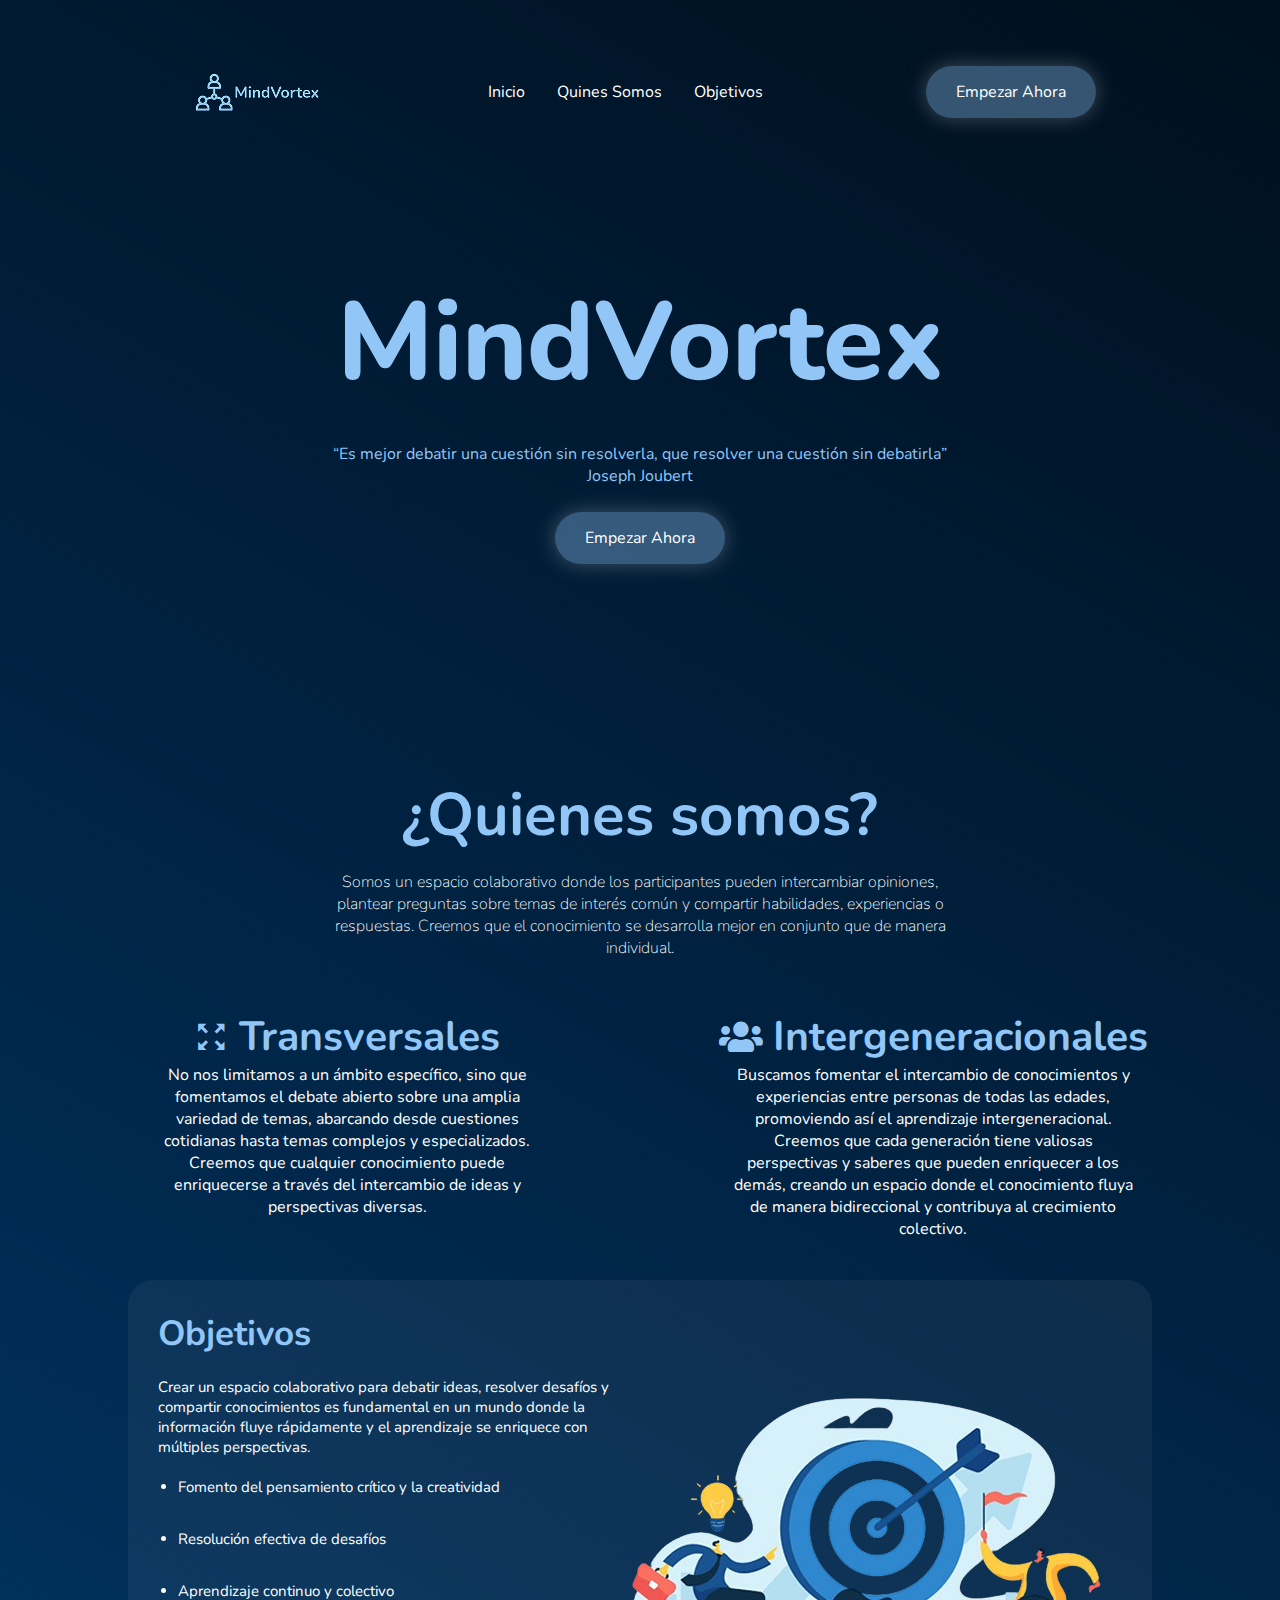
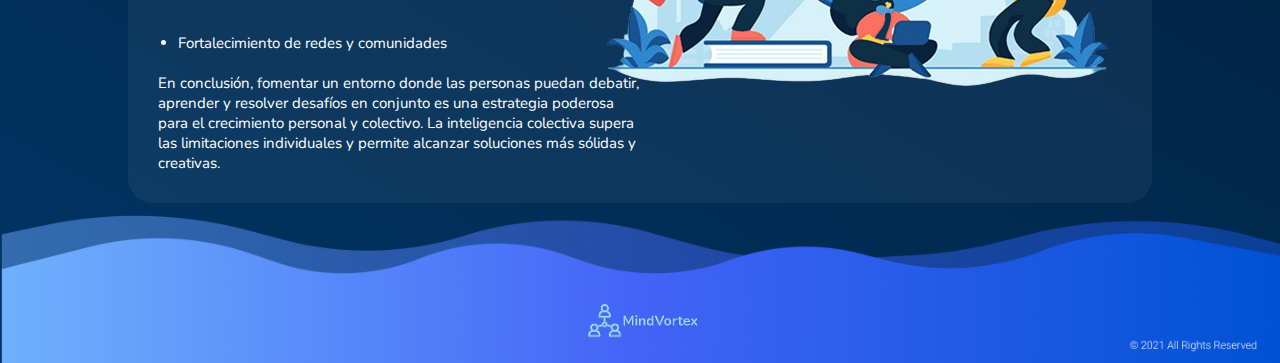
==== index.html @ 113ab1bf "Add files via upload" ====
<!DOCTYPE html>
<html lang="es">
<head>
    <meta charset="UTF-8">
    <meta name="viewport" content="width=device-width, initial-scale=1.0">
    <title>MindVortex</title>
    <link rel="stylesheet" href="./css/style-principal.css">
    <link href="https://fonts.googleapis.com/css2?family=Nunito:ital,wght@0,200..1000;1,200..1000&display=swap" rel="stylesheet">
    <link href='https://unpkg.com/boxicons@2.1.4/css/boxicons.min.css' rel='stylesheet'>
    <link rel="stylesheet" href="https://use.fontawesome.com/releases/v5.12.1/css/all.css" crossorigin="anonymous">

</head>
<body>
    <header>
        <div class="imagen-logo">
            <img src="./Assets/freepik-doodle-linear-socialnet-connections-logo-20250207231305aLwH 1.png" alt="">
        </div>

        <div class="links">
            <ul>
                <li><a href="">Inicio</a></li>
                <li><a href="#aboutUs">Quines Somos</a></li>
                <li><a href="#objetivos">Objetivos</a></li>
            </ul>
        </div>

        <div>
            <a class="boton-header" href="./Views/register.php">Empezar Ahora</a>
        </div>
    </header>

    <header class="mobile">
    <div class="imagen-logo">
            <img src="./Assets/freepik-doodle-linear-socialnet-connections-logo-20250207231305aLwH 1.png" alt="">
        </div>
        <!-- Ícono de tres puntos para móviles -->
    <div class="menu-icon" id="menu-icon">
        <span>&#9776;</span> <!-- Ícono de hamburguesa -->
    </div>
        <div class="dashboard"  id="dashboard">

            <div class="links">
                <ul>
                    <li><a href="">Inicio</a></li>
                    <li><a href="#aboutUs">Quines Somos</a></li>
                    <li><a href="#objetivos">Objetivos</a></li>
                </ul>
            </div>
    
            <div>
                <a class="boton-header" href="../Views/register.php">Empezar Ahora</a>
            </div>
        </div>
    </header>
    <section class="contenedor-hero">
        <h1>MindVortex</h1>
        <p>“Es mejor debatir una cuestión sin resolverla, que resolver una cuestión sin debatirla” 
        <br>Joseph Joubert</p>
        <a class="boton-header" href="./Views/register.php">Empezar Ahora</a>
    </section>
    <section class="aboutUs" id="aboutUs">
        <div class="part1">
            <h2>¿Quienes somos?</h2>
            <p>Somos un espacio colaborativo donde los participantes pueden intercambiar opiniones,<br> plantear preguntas sobre temas de interés común y compartir habilidades, experiencias o <br>respuestas. Creemos que el conocimiento se desarrolla mejor en conjunto que de manera <br>
             individual.</p> 
        </div>
        <div class="part2">
            <div class="text">
                <div class="trans">
                    <i class='bx bx-expand' style='color:#91c6f7; '></i>
                    <h3>Transversales</h3>
                </div>
                <p>No nos limitamos a un ámbito específico, sino que fomentamos el debate abierto sobre una amplia variedad de temas, abarcando desde cuestiones cotidianas hasta temas complejos y especializados. Creemos que cualquier conocimiento puede enriquecerse a través del intercambio de ideas y perspectivas diversas.</p>
            </div>
            <div class="text">
                <div class="inter">
                    <i class="fa fa-users" aria-hidden="true" style='color:#91c6f7'></i>
                    <h3>Intergeneracionales</h3>
                </div>
                <p>Buscamos fomentar el intercambio de conocimientos y experiencias entre personas de todas las edades, promoviendo así el aprendizaje intergeneracional. Creemos que cada generación tiene valiosas perspectivas y saberes que pueden enriquecer a los demás, creando un espacio donde el conocimiento fluya de manera bidireccional y contribuya al crecimiento colectivo.</p>
            </div>
        </div>
    </section>
    <section class="objetivos" id="objetivos">
        <div class="texto-objetivos">
            <h2>Objetivos</h2>
            <p>
                Crear un espacio colaborativo para debatir ideas, resolver desafíos y compartir conocimientos es fundamental en un mundo donde la información fluye rápidamente y el aprendizaje se enriquece con múltiples perspectivas.
            </p>

            <ul>
                <li>
                     Fomento del pensamiento crítico y la creatividad
                </li>

                <li>
                     Resolución efectiva de desafíos
                </li>

                <li>
                     Aprendizaje continuo y colectivo
                </li>

                <li>
                     Fortalecimiento de redes y comunidades
                </li>
            </ul>
            <p>
                En conclusión, fomentar un entorno donde las personas puedan debatir, aprender y resolver desafíos en conjunto es una estrategia poderosa para el crecimiento personal y colectivo. La inteligencia colectiva supera las limitaciones individuales y permite alcanzar soluciones más sólidas y creativas.
            </p>

        </div>
        <div class="imagen">
            <img src="./Assets/objetivos-especificos-1024x459_1-removebg-preview 1.png" alt="">
        </div>
    </section>
    <footer>
        <img src="./Assets/Footer 30.png" alt="">
    </footer>
    <script src="./js/mobile.js"></script>
    
</body>
</html>
---- css/style-principal.css ----
*{
    padding: 0;
    margin: 0;
    box-sizing: border-box;
    scroll-behavior: smooth;
}

body {
    font-family: 'Nunito', sans-serif;
    width: 100%;
    height: 100vh;
    display: flex;
    flex-direction: column;
    background: linear-gradient(210deg, #000000 20%, #00529C 100%);
    background-size: 450% 450%;
    color: #fff;
    animation: gradientAnimation 5s ease;
}

@keyframes gradientAnimation {
    0% {
        background-position: 0% 00%;
    }
    50% {
        background-position: 100% 0%;
    }
    100% {
        background-position: 0% 0%;
    }
}


header{
    width: 100%;
    display: flex;
    align-items: center;
    justify-content: space-evenly;
    padding: 20px;
    margin: 30px 5px 5px 0;
}

.mobile{
    display: none;
}

ul{
    display: flex;
    list-style: none;
    gap: 32px;
}

.links a {
    color: #fff;
    text-decoration: none;
    position: relative;
    transition: color 0.3s ease;
}

.links a::after {
    content: "";
    position: absolute;
    left: 0;
    bottom: -2px;
    width: 100%;
    height: 2px;
    background-color: #91C6F7;
    transform: scaleX(0);
    transform-origin: right;
    transition: transform 0.3s ease;
}

.links a:hover {
    color: #91C6F7;
}

.links a:hover::after {
    transform: scaleX(1);
    transform-origin: left;
}

.boton-header {
    text-decoration: none;
    color: #fff;
    text-align: center;
    width: auto;
    cursor: pointer;
    padding: 15px 30px;
    background-color: rgba(145, 198, 247, 0.37);
    border-radius: 50px;
    font-size: 16px;
    box-shadow: 0 0 20px rgba(255, 255, 255, 0.25);
}

.boton-header:hover {
    animation: shadow-pulse 1.5s infinite alternate linear;
}

@keyframes shadow-pulse {
    0% {
        box-shadow: 0 0 20px rgba(255, 255, 255, 0.25);
        background-color: rgba(145, 198, 247, 0.37);
    }
    100% {
        box-shadow: 0 0 30px rgba(255, 255, 255, 0.5);
        background-color: rgba(145, 198, 247, 0.523);
    }
}

.imagen-logo{
    position: relative;
    top: 15px;
}

.contenedor-hero{
    width: auto;
    height: 70vh;
    display: flex;
    flex-direction: column;
    color: #91C6F7;
    text-align: center;
    justify-content: center;
    align-items: center;
    gap: 25px;
    margin: 30px;
    position: relative;
    top: 80px;
}

.contenedor-hero h1{
    font-size: 110px;
    font-weight: 800;
}

.aboutUs{
    width: 90%;
    height: auto;
    margin: 40px auto;
    display: flex;
    flex-direction: column;
    position: relative;
    top: 190px;
}

.part1{
    font-weight: 900;
    color: #91C6F7;
    font-size: 40px;
    text-align: center;
    padding: 30px;
    width: 100%;
}

.part1 h2{
    font-weight: bold;
    margin-bottom: 15px;
}

.part1 p{
    font-weight: 200;
    font-size: 16px;
    color: #fff;
}

.part2{
    height: auto;
    font-size: 35px;
    color: #91C6F7;
    display: flex;
    justify-content: space-around;
    gap: 20px;
    flex-wrap: wrap;
}

.text{
    width: 400px;
    text-align: center;
    height: auto;
    display: flex;
    flex-direction: column;
    margin: 20px;
}

.text p{
    font-size: 16px;
    color: #fff;
}

.trans{
    display: flex;
    justify-content: center;
    align-items: center;
    gap: 10px;
}

.inter{
    display: flex;
    justify-content: center;
    align-items: center;
    gap: 10px;
}

.objetivos{
    margin: 10px auto;
    width: 80%;
    height:auto;
    background-color: rgb(217, 217, 217, 0.06);
    padding: 30px;
    position: relative;
    top: 160px;
    border-radius: 25px;
    display: flex;
}

.objetivos h2{
    color: #91C6F7;
    font-size: 35px;
}

.texto-objetivos{
    display: flex;
    flex-direction: column;
    width: 50%;
    gap: 20px;
    font-size: 15px;
}

.texto-objetivos ul{
    padding-left: 20px;
    display: flex;
    flex-direction: column;
    list-style: disc;
}

.imagen{
    width: 45%;
    display: flex;
    align-items: center;
    justify-content: center;
}

.imagen img{
    margin: auto 10px;
}

footer img{
    width: 100%;
    position: relative;
    top: 50px;
    image-rendering: auto;
}

@media screen and (min-width: 768px) and (max-width: 1023px){
    .imagen{
        display: none;
    }

    .texto-objetivos{
        width: 100%;
        margin: 10px;
    }

    footer img{
        top: 85px;
    }
}

@media screen and (max-width: 767px) {
    body{
        background-size: 600% 600%;
    }
    header{
        display: none;
    }

    .mobile {
        display: flex;
        justify-content: space-between;
        align-items: center;
        padding: 10px 20px;
        background-color: transparent;
        position: relative;
    }

    /* Estilos para el logo */
    .imagen-logo img {
        max-width: 100px;
        height: auto;
    }

    /* Estilos para el ícono de menú */
    .menu-icon {
        display: block; /* Mostrar el ícono en móviles */
        font-size: 24px;
        cursor: pointer;
    }

    .dashboard {
        display: none; /* Ocultar por defecto */
        flex-direction: column;
        width: 40%;
        height: auto;
        text-align: center;
        border-radius: 15px;
        background-color: #222e3a;
        position: absolute;
        top: 75px;
        left: 80%;
        transform: translateX(-50%) translateY(-20px);
        padding: 30px;
        z-index: 3;
        gap: 30px;
        opacity: 0;
        pointer-events: none;
        transition: opacity 0.5s ease, transform 0.5s ease;
    }
    
    /* Animación cuando el menú está activo */
    .dashboard.active {
        display: flex; /* Mostrar el menú */
        opacity: 1;
        pointer-events: auto;
        animation: slideIn 0.5s ease forwards;
    }
    
    /* Animación cuando el menú se oculta */
    .dashboard:not(.active) {
        animation: slideOut 0.5s ease forwards;
    }
    
    /* Keyframes para la animación de entrada */
    @keyframes slideIn {
        0% {
            opacity: 0;
            transform: translateX(-50%) translateY(-20px);
        }
        100% {
            opacity: 1;
            transform: translateX(-50%) translateY(0);
        }
    }
    
    /* Keyframes para la animación de salida */
    @keyframes slideOut {
        0% {
            opacity: 1;
            transform: translateX(-50%) translateY(0);
        }
        100% {
            opacity: 0;
            transform: translateX(-50%) translateY(-20px);
        }
    }



    /* Estilos para los enlaces */
    .links ul {
        list-style: none;
        margin: 0;
        padding: 0;
        display: flex;
        flex-direction: column;
    }

    .links ul li {
        margin-right: 0;
        margin-bottom: 10px;
    }

    .links ul li a {
        text-decoration: none;
        color: #fff;
    }

    .contenedor-hero h1{
        font-size: 80px;
    }


    .imagen{
        display: none;
    }
    .texto-objetivos{
        width: 100%;
        margin: 10px;
    }
    footer img{
        width: 100%;
        top: 105px;
    }
}
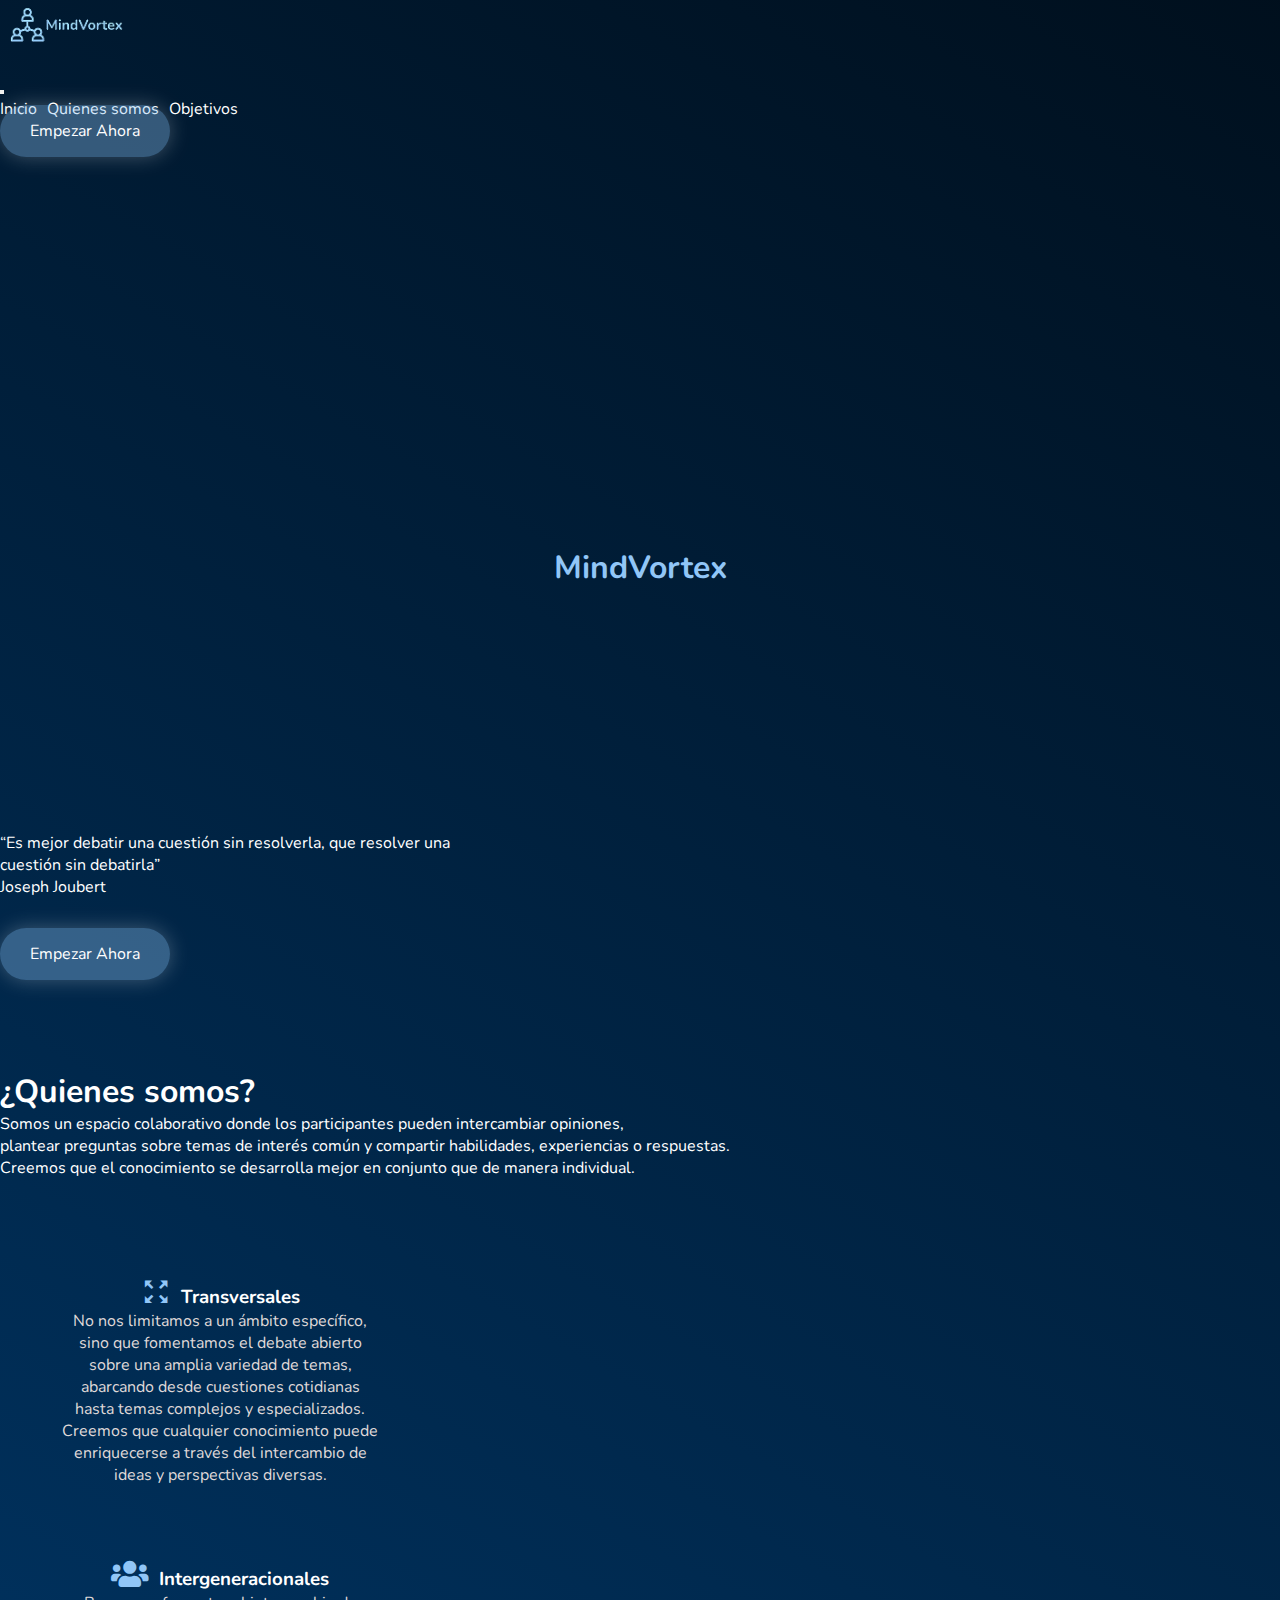
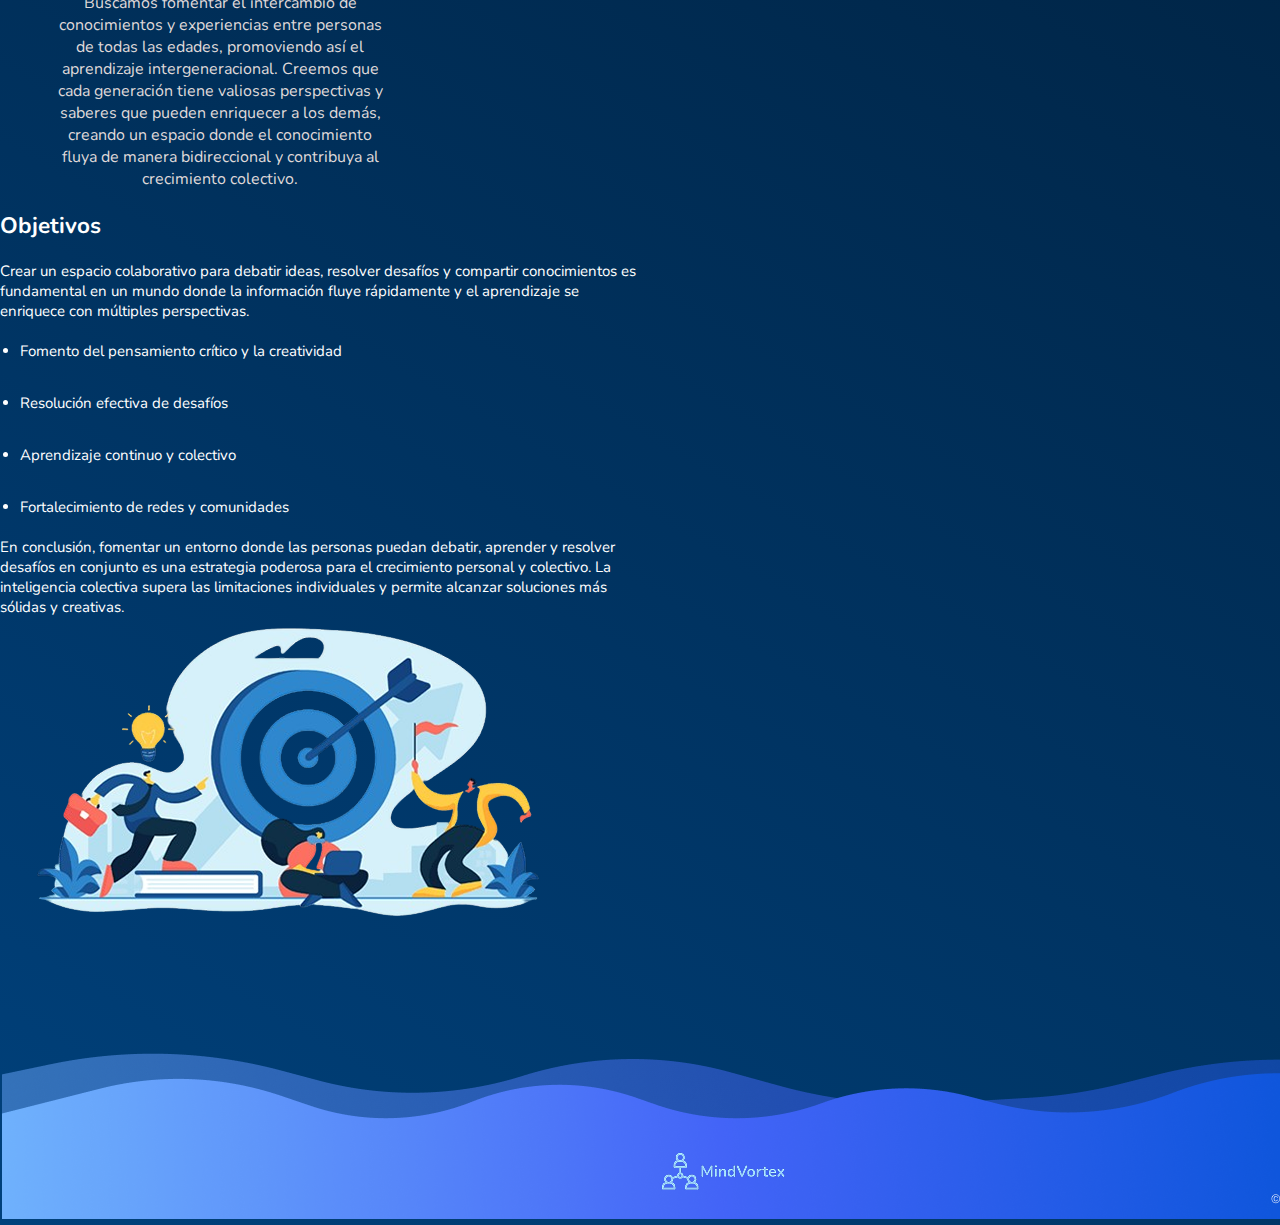
==== commit fc4aed79: "Update index.html" ====
--- a/index.html
+++ b/index.html
@@ -10,116 +10,172 @@
     <link href="https://fonts.googleapis.com/css2?family=Nunito:ital,wght@0,200..1000;1,200..1000&display=swap" rel="stylesheet">
     <link href='https://unpkg.com/boxicons@2.1.4/css/boxicons.min.css' rel='stylesheet'>
     <link rel="stylesheet" href="https://use.fontawesome.com/releases/v5.12.1/css/all.css" crossorigin="anonymous">
-
+    <link href="https://cdn.jsdelivr.net/npm/bootstrap@5.0.2/dist/css/bootstrap.min.css" rel="stylesheet" integrity="sha384-EVSTQN3/azprG1Anm3QDgpJLIm9Nao0Yz1ztcQTwFspd3yD65VohhpuuCOmLASjC" crossorigin="anonymous">
 </head>
 <body>
-    <header>
-        <div class="imagen-logo">
-            <img src="./Assets/freepik-doodle-linear-socialnet-connections-logo-20250207231305aLwH 1.png" alt="">
+ <!-- contenedor principal -->
+ <div class="container-fluid">
+    <!-- fila 1 -->
+    <div class="row">
+        <!-- columna 1 fila 1 -->
+        <div class="justify-content-center text-center">
+            <div class="container-fluid d-grid gap-3">
+                <div class="row">
+                    <nav class="navbar navbar-expand-md navbar-dark">
+                        <div class="container rounded-pill text-bg-dark ps-n2 contenedor-principal">
+                            <!-- Logo -->
+                            <a class="navbar-brand d-flex align-items-center" href="">
+                                <img src="./Assets/freepik-doodle-linear-socialnet-connections-logo-20250207231305aLwH 1.png" alt="Flowbite Logo" height="70">
+                            </a>
+                
+                            <!-- Botones de usuario y toggler -->
+                            <div class="d-flex align-items-center order-md-2">
+                                <!-- Toggler del navbar en móvil -->
+                                <button class="navbar-toggler ms-2" type="button" data-bs-toggle="collapse" data-bs-target="#navbarUser" aria-controls="navbarUser" aria-expanded="false" aria-label="Toggle navigation">
+                                    <span class="navbar-toggler-icon"></span>
+                                </button>
+                            </div>
+                
+                            <!-- Menú colapsable -->
+                            <div class="collapse navbar-collapse order-md-1" id="navbarUser">
+                                <ul class="navbar-nav mx-auto mb-2 mb-md-0 paginas" style="gap: 10px; color: rgb(255, 255, 255);">
+                                    <li class="nav-item">
+                                        <a>Inicio</a>
+                                    </li>
+                                    <li class="nav-item">
+                                        <a>Quienes somos</a>
+                                    </li>
+                                    <li class="nav-item">
+                                        <a>Objetivos</a>
+                                    </li>
+                                </ul>
+                                <div>
+                                    <a class="boton-header" href="./Views/register.php">Empezar Ahora</a>
+                                </div>
+                            </div>
+                        </div>
+                    </nav>
+                </div>
+        
+
         </div>
+        <!-- FIN  columna 1 fila 1 -->
 
-        <div class="links">
-            <ul>
-                <li><a href="">Inicio</a></li>
-                <li><a href="#aboutUs">Quines Somos</a></li>
-                <li><a href="#objetivos">Objetivos</a></li>
-            </ul>
+    </div>
+    <!-- FIN fila 1 -->
+
+    <!-- fila 2 -->
+    <div class="row ">
+        <!-- columna 1 fila 2 -->
+        <div class="justify-content-center text-center">
+            <h1 class="contenedor-hero">MindVortex</h1>
+            <p class="letra" style="margin-bottom: 45px;">“Es mejor debatir una cuestión sin resolverla, que resolver una <br>cuestión sin debatirla” 
+            <br>Joseph Joubert</p>
+            <a class="boton-header" style="margin-bottom: 125px;  margin-top: 50px;" href="./Views/register.php">Empezar Ahora</a>
         </div>
+        <!-- FIN columna 1 fila 2 -->
+    </div>
+    <!-- FIN fila 2 -->
 
-        <div>
-            <a class="boton-header" href="./Views/register.php">Empezar Ahora</a>
+    <!-- fila 3 -->
+    <div class="row">
+        <div class="justify-content-center text-center">
+            <h1 class="contenedor-hero-h1"style="margin-top: 105px;">¿Quienes somos?</h1>
+            <p class="letra" style="margin-bottom: 45px;">Somos un espacio colaborativo donde los participantes pueden intercambiar opiniones,<br>plantear preguntas sobre temas de interés común y compartir habilidades, experiencias o respuestas.<br> Creemos que el conocimiento se desarrolla mejor en conjunto que de manera individual.</p>
         </div>
-    </header>
+    </div>
+    <!-- FIN fila 3 -->
 
-    <header class="mobile">
-    <div class="imagen-logo">
-            <img src="./Assets/freepik-doodle-linear-socialnet-connections-logo-20250207231305aLwH 1.png" alt="">
-        </div>
-        <!-- Ícono de tres puntos para móviles -->
-    <div class="menu-icon" id="menu-icon">
-        <span>&#9776;</span> <!-- Ícono de hamburguesa -->
-    </div>
-        <div class="dashboard"  id="dashboard">
-
-            <div class="links">
-                <ul>
-                    <li><a href="">Inicio</a></li>
-                    <li><a href="#aboutUs">Quines Somos</a></li>
-                    <li><a href="#objetivos">Objetivos</a></li>
-                </ul>
-            </div>
-    
-            <div>
-                <a class="boton-header" href="../Views/register.php">Empezar Ahora</a>
+    <!-- fila 4 -->
+    <div class="row">
+        <!-- columna 1 fila 4 -->
+        <div class="col">
+            <div class="text">
+                <div class="trans">
+                    <i class='bx bx-expand ' style='color:#91c6f7; font-size: 30px; margin-top: 50px;'></i>
+                    <h3 class="contenedor-hero-h1" style=" margin-top: 60px;" >Transversales</h3>
+                </div>
+                <p style="color: rgb(223, 216, 216);">No nos limitamos a un ámbito específico,<br> sino que fomentamos el debate abierto <br> sobre una amplia variedad de temas,<br> abarcando desde cuestiones cotidianas <br> hasta temas complejos y especializados. <br> Creemos que cualquier conocimiento puede <br> enriquecerse a través del intercambio de <br> ideas y perspectivas diversas.</p>
             </div>
         </div>
-    </header>
-    <section class="contenedor-hero">
-        <h1>MindVortex</h1>
-        <p>“Es mejor debatir una cuestión sin resolverla, que resolver una cuestión sin debatirla” 
-        <br>Joseph Joubert</p>
-        <a class="boton-header" href="./Views/register.php">Empezar Ahora</a>
-    </section>
-    <section class="aboutUs" id="aboutUs">
-        <div class="part1">
-            <h2>¿Quienes somos?</h2>
-            <p>Somos un espacio colaborativo donde los participantes pueden intercambiar opiniones,<br> plantear preguntas sobre temas de interés común y compartir habilidades, experiencias o <br>respuestas. Creemos que el conocimiento se desarrolla mejor en conjunto que de manera <br>
-             individual.</p> 
-        </div>
-        <div class="part2">
-            <div class="text">
-                <div class="trans">
-                    <i class='bx bx-expand' style='color:#91c6f7; '></i>
-                    <h3>Transversales</h3>
-                </div>
-                <p>No nos limitamos a un ámbito específico, sino que fomentamos el debate abierto sobre una amplia variedad de temas, abarcando desde cuestiones cotidianas hasta temas complejos y especializados. Creemos que cualquier conocimiento puede enriquecerse a través del intercambio de ideas y perspectivas diversas.</p>
-            </div>
+        <!-- FIN  columna 1 fila 4 -->
+
+        <!-- columna 2 fila 4 -->
+        <div class="col">
             <div class="text">
                 <div class="inter">
-                    <i class="fa fa-users" aria-hidden="true" style='color:#91c6f7'></i>
-                    <h3>Intergeneracionales</h3>
+                    <i class="fa fa-users " aria-hidden="true" style='color:#91c6f7; font-size: 30px; margin-top: 50px;'></i>
+                    <h3 class="contenedor-hero-h1" style="margin-top: 60px;">Intergeneracionales</h3>
                 </div>
-                <p>Buscamos fomentar el intercambio de conocimientos y experiencias entre personas de todas las edades, promoviendo así el aprendizaje intergeneracional. Creemos que cada generación tiene valiosas perspectivas y saberes que pueden enriquecer a los demás, creando un espacio donde el conocimiento fluya de manera bidireccional y contribuya al crecimiento colectivo.</p>
+                <p style="color: rgb(223, 216, 216);">Buscamos fomentar el intercambio de <br> conocimientos y experiencias entre personas <br> de todas las edades, promoviendo así el <br> aprendizaje intergeneracional. Creemos que <br> cada generación tiene valiosas perspectivas y <br> saberes que pueden enriquecer a los demás, <br> creando un espacio donde el conocimiento <br> fluya de manera bidireccional y contribuya al <br> crecimiento colectivo.</p>
             </div>
         </div>
-    </section>
-    <section class="objetivos" id="objetivos">
-        <div class="texto-objetivos">
-            <h2>Objetivos</h2>
-            <p>
-                Crear un espacio colaborativo para debatir ideas, resolver desafíos y compartir conocimientos es fundamental en un mundo donde la información fluye rápidamente y el aprendizaje se enriquece con múltiples perspectivas.
-            </p>
+        <!-- FIN  columna 2 fila 4 -->
+    </div>
+    <!-- FIN fila 4 -->
 
-            <ul>
-                <li>
-                     Fomento del pensamiento crítico y la creatividad
-                </li>
+    <!-- fila 5 -->
+    <div class="row">
+            <div class="container">
+                <div class=" container contenedor-principal p-5" style="position: relative; z-index: -1;">
+                    <div class="texto-objetivos letra">
+                        <h2 class="contenedor-hero-h1">Objetivos</h2>
+                    
+                        <p>
+                            Crear un espacio colaborativo para debatir ideas, resolver desafíos y compartir conocimientos es fundamental en un mundo donde la información fluye rápidamente y el aprendizaje se enriquece con múltiples perspectivas.
+                        </p>
+            
+                        <ul>
+                            <li>
+                                Fomento del pensamiento crítico y la creatividad
+                            </li>
+            
+                            <li>
+                                Resolución efectiva de desafíos
+                            </li>
+            
+                            <li>
+                                Aprendizaje continuo y colectivo
+                            </li>
+            
+                            <li>
+                                Fortalecimiento de redes y comunidades
+                            </li>
+                        </ul>
+                        <p>
+                            En conclusión, fomentar un entorno donde las personas puedan debatir, aprender y resolver desafíos en conjunto es una estrategia poderosa para el crecimiento personal y colectivo. La inteligencia colectiva supera las limitaciones individuales y permite alcanzar soluciones más sólidas y creativas.
+                        </p>
+            
+                    </div>
+                    <div class="imagen">
+                        <img src="./Assets/objetivos-especificos-1024x459_1-removebg-preview 1.png" alt="">
+                    </div>
+                </div>
+            </div>
+    </div>
+    <!-- FIN fila 5 -->
 
-                <li>
-                     Resolución efectiva de desafíos
-                </li>
+    <!-- fila 6 -->
+    <di class="row">
+        <img src="./Assets/Footer 30.png" >
+    </div>
+    <!-- FIN fila 6 -->
 
-                <li>
-                     Aprendizaje continuo y colectivo
-                </li>
+</div>
+<!--FIN  contenedor principal -->
 
-                <li>
-                     Fortalecimiento de redes y comunidades
-                </li>
-            </ul>
-            <p>
-                En conclusión, fomentar un entorno donde las personas puedan debatir, aprender y resolver desafíos en conjunto es una estrategia poderosa para el crecimiento personal y colectivo. La inteligencia colectiva supera las limitaciones individuales y permite alcanzar soluciones más sólidas y creativas.
-            </p>
+<!-- Optional JavaScript; choose one of the two! -->
 
-        </div>
-        <div class="imagen">
-            <img src="./Assets/objetivos-especificos-1024x459_1-removebg-preview 1.png" alt="">
-        </div>
-    </section>
-    <footer>
-        <img src="./Assets/Footer 30.png" alt="">
-    </footer>
-    <script src="./js/mobile.js"></script>
-    
+<!-- Option 1: Bootstrap Bundle with Popper -->
+<script
+    src="https://cdn.jsdelivr.net/npm/bootstrap@5.0.2/dist/js/bootstrap.bundle.min.js"
+    integrity="sha384-MrcW6ZMFYlzcLA8Nl+NtUVF0sA7MsXsP1UyJoMp4YLEuNSfAP+JcXn/tWtIaxVXM"
+    crossorigin="anonymous"></script>
+
+<!-- Option 2: Separate Popper and Bootstrap JS -->
+<!--
+<script src="https://cdn.jsdelivr.net/npm/@popperjs/core@2.9.2/dist/umd/popper.min.js" integrity="sha384-IQsoLXl5PILFhosVNubq5LC7Qb9DXgDA9i+tQ8Zj3iwWAwPtgFTxbJ8NT4GN1R8p" crossorigin="anonymous"></script>
+<script src="https://cdn.jsdelivr.net/npm/bootstrap@5.0.2/dist/js/bootstrap.min.js" integrity="sha384-cVKIPhGWiC2Al4u+LWgxfKTRIcfu0JTxR+EQDz/bgldoEyl4H0zUF0QKbrJ0EcQF" crossorigin="anonymous"></script>
+-->
 </body>
-</html>+</html>
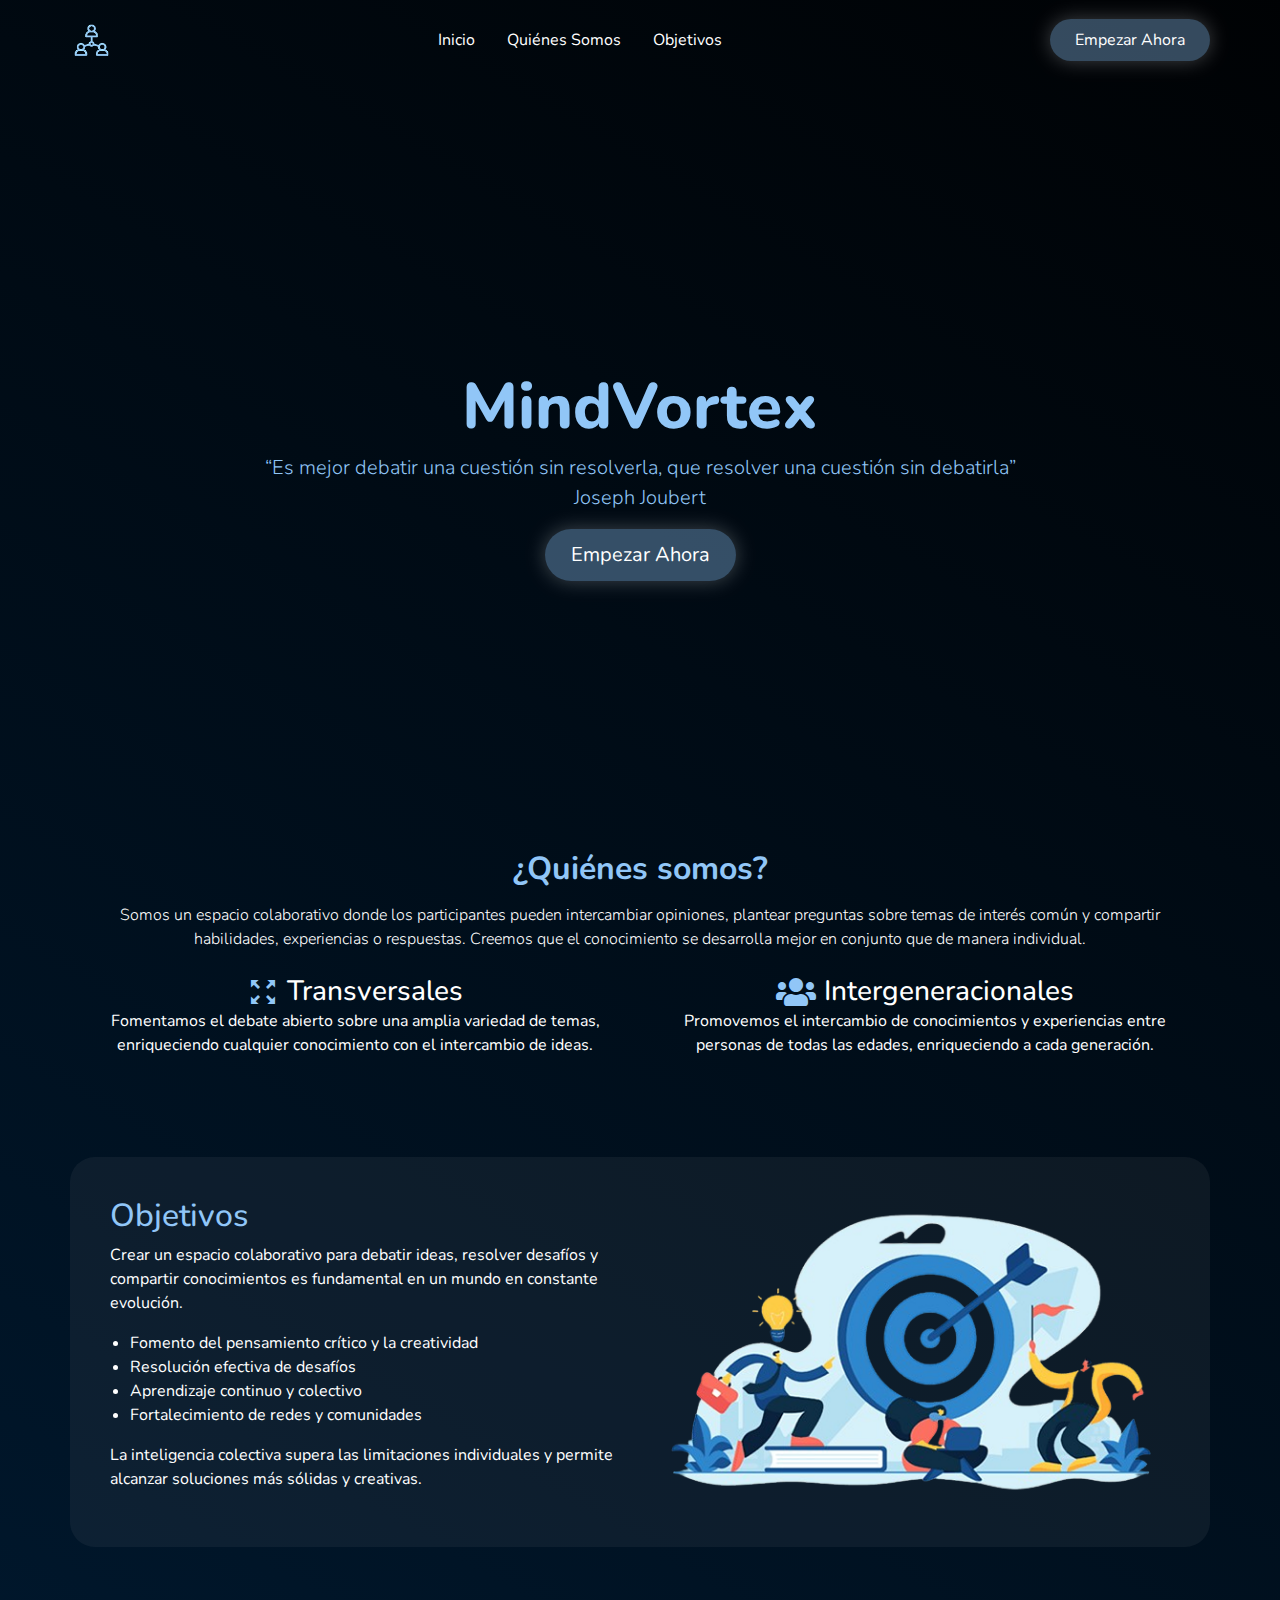
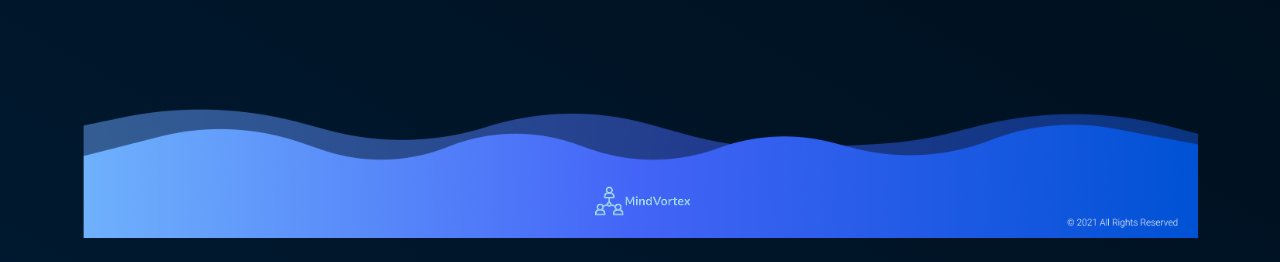
==== commit c70c64d5: "Adds basic edit functionality and restyles page" ====
--- a/index.html
+++ b/index.html
@@ -1,181 +1,145 @@
-
-
 <!DOCTYPE html>
 <html lang="es">
 <head>
-    <meta charset="UTF-8">
-    <meta name="viewport" content="width=device-width, initial-scale=1.0">
-    <title>MindVortex</title>
-    <link rel="stylesheet" href="./css/style-principal.css">
-    <link href="https://fonts.googleapis.com/css2?family=Nunito:ital,wght@0,200..1000;1,200..1000&display=swap" rel="stylesheet">
-    <link href='https://unpkg.com/boxicons@2.1.4/css/boxicons.min.css' rel='stylesheet'>
-    <link rel="stylesheet" href="https://use.fontawesome.com/releases/v5.12.1/css/all.css" crossorigin="anonymous">
-    <link href="https://cdn.jsdelivr.net/npm/bootstrap@5.0.2/dist/css/bootstrap.min.css" rel="stylesheet" integrity="sha384-EVSTQN3/azprG1Anm3QDgpJLIm9Nao0Yz1ztcQTwFspd3yD65VohhpuuCOmLASjC" crossorigin="anonymous">
+  <meta charset="UTF-8">
+  <meta name="viewport" content="width=device-width, initial-scale=1.0">
+  <title>MindVortex</title>
+  <!-- Bootstrap CSS -->
+  <link href="https://cdn.jsdelivr.net/npm/bootstrap@5.3.0/dist/css/bootstrap.min.css" rel="stylesheet">
+  <!-- Fuentes y Boxicons -->
+  <link href="https://fonts.googleapis.com/css2?family=Nunito:wght@200;400;700&display=swap" rel="stylesheet">
+  <link href="https://unpkg.com/boxicons@2.1.4/css/boxicons.min.css" rel="stylesheet">
+  <link rel="stylesheet" href="https://use.fontawesome.com/releases/v5.12.1/css/all.css" crossorigin="anonymous">
+  <link rel="stylesheet" href="./css/style-principal.css">
+
+
 </head>
 <body>
- <!-- contenedor principal -->
- <div class="container-fluid">
-    <!-- fila 1 -->
-    <div class="row">
-        <!-- columna 1 fila 1 -->
-        <div class="justify-content-center text-center">
-            <div class="container-fluid d-grid gap-3">
-                <div class="row">
-                    <nav class="navbar navbar-expand-md navbar-dark">
-                        <div class="container rounded-pill text-bg-dark ps-n2 contenedor-principal">
-                            <!-- Logo -->
-                            <a class="navbar-brand d-flex align-items-center" href="">
-                                <img src="./Assets/freepik-doodle-linear-socialnet-connections-logo-20250207231305aLwH 1.png" alt="Flowbite Logo" height="70">
-                            </a>
-                
-                            <!-- Botones de usuario y toggler -->
-                            <div class="d-flex align-items-center order-md-2">
-                                <!-- Toggler del navbar en móvil -->
-                                <button class="navbar-toggler ms-2" type="button" data-bs-toggle="collapse" data-bs-target="#navbarUser" aria-controls="navbarUser" aria-expanded="false" aria-label="Toggle navigation">
-                                    <span class="navbar-toggler-icon"></span>
-                                </button>
-                            </div>
-                
-                            <!-- Menú colapsable -->
-                            <div class="collapse navbar-collapse order-md-1" id="navbarUser">
-                                <ul class="navbar-nav mx-auto mb-2 mb-md-0 paginas" style="gap: 10px; color: rgb(255, 255, 255);">
-                                    <li class="nav-item">
-                                        <a>Inicio</a>
-                                    </li>
-                                    <li class="nav-item">
-                                        <a>Quienes somos</a>
-                                    </li>
-                                    <li class="nav-item">
-                                        <a>Objetivos</a>
-                                    </li>
-                                </ul>
-                                <div>
-                                    <a class="boton-header" href="./Views/register.php">Empezar Ahora</a>
-                                </div>
-                            </div>
-                        </div>
-                    </nav>
-                </div>
-        
-
+  <!-- Header Desktop -->
+  <header class="header-desktop container d-none d-md-flex justify-content-between align-items-center">
+    <div class="imagen-logo">
+      <img src="./Assets/logo.png" alt="Logo" style="width: 40px; height: 40px;">
+    </div>
+    <nav>
+      <ul class="nav">
+        <li class="nav-item"><a class="nav-link" href="#">Inicio</a></li>
+        <li class="nav-item"><a class="nav-link" href="#aboutUs">Quiénes Somos</a></li>
+        <li class="nav-item"><a class="nav-link" href="#objetivos">Objetivos</a></li>
+      </ul>
+    </nav>
+    <div>
+      <a class="boton-header" href="./Views/register.php">Empezar Ahora</a>
+    </div>
+  </header>
+  
+  <!-- Header Móvil -->
+  <header class="header-mobile container d-md-none">
+    <nav class="navbar navbar-expand-md navbar-dark">
+      <a class="navbar-brand imagen-logo" href="#">
+        <img src="./Assets/freepik-doodle-linear-socialnet-connections-logo-20250207231305aLwH 1.png" alt="Logo">
+      </a>
+      <button class="navbar-toggler" type="button" data-bs-toggle="collapse" data-bs-target="#navbarMobile" aria-controls="navbarMobile" aria-expanded="false" aria-label="Toggle navigation">
+        <span class="navbar-toggler-icon"></span>
+      </button>
+      <div class="collapse navbar-collapse" id="navbarMobile">
+        <ul class="navbar-nav me-auto mb-2 mb-md-0">
+          <li class="nav-item"><a class="nav-link" href="#">Inicio</a></li>
+          <li class="nav-item"><a class="nav-link" href="#aboutUs">Quiénes Somos</a></li>
+          <li class="nav-item"><a class="nav-link" href="#objetivos">Objetivos</a></li>
+        </ul>
+        <a class="btn boton-header" href="./Views/register.php">Empezar Ahora</a>
+      </div>
+    </nav>
+  </header>
+  
+  <!-- Sección Hero -->
+  <section class="contenedor-hero text-center">
+    <div class="container">
+      <h1 class="display-4">MindVortex</h1>
+      <p class="lead">
+        “Es mejor debatir una cuestión sin resolverla, que resolver una cuestión sin debatirla”<br>
+        Joseph Joubert
+      </p>
+      <a class="btn boton-header btn-lg" href="./Views/register.php">Empezar Ahora</a>
+    </div>
+  </section>
+  
+  <!-- Sección About Us -->
+  <section id="aboutUs" class="aboutUs">
+    <div class="container">
+      <div class="row align-items-center gap-2">
+        <!-- Texto de About Us -->
+        <div class="col-md-12 justify-content-center">
+          <div class="part1 text-center">
+            <h2>¿Quiénes somos?</h2>
+            <p>
+              Somos un espacio colaborativo donde los participantes pueden intercambiar opiniones, plantear preguntas sobre temas de interés común y compartir habilidades, experiencias o respuestas. Creemos que el conocimiento se desarrolla mejor en conjunto que de manera individual.
+            </p>
+          </div>
         </div>
-        <!-- FIN  columna 1 fila 1 -->
-
+        <!-- Dos bloques de información -->
+        <div class="col-md-21">
+          <div class="row">
+            <div class=" col-xs-12 col-6 mb-4">
+              <div class="d-flex justify-content-center align-items-center gap-2">
+                <i class='bx bx-expand' style='color:#91C6F7; font-size: 2rem;'></i>
+                <h3 class="mb-0">Transversales</h3>
+              </div>
+              <p class="text-center">
+                Fomentamos el debate abierto sobre una amplia variedad de temas, enriqueciendo cualquier conocimiento con el intercambio de ideas.
+              </p>
+            </div>
+            <div class="col-6">
+              <div class="d-flex justify-content-center align-items-center gap-2">
+                <i class="fa fa-users" aria-hidden="true" style="color:#91C6F7; font-size: 2rem;"></i>
+                <h3 class="mb-0">Intergeneracionales</h3>
+              </div>
+              <p class="text-center">
+                Promovemos el intercambio de conocimientos y experiencias entre personas de todas las edades, enriqueciendo a cada generación.
+              </p>
+            </div>
+          </div>
+        </div>
+      </div>
     </div>
-    <!-- FIN fila 1 -->
-
-    <!-- fila 2 -->
-    <div class="row ">
-        <!-- columna 1 fila 2 -->
-        <div class="justify-content-center text-center">
-            <h1 class="contenedor-hero">MindVortex</h1>
-            <p class="letra" style="margin-bottom: 45px;">“Es mejor debatir una cuestión sin resolverla, que resolver una <br>cuestión sin debatirla” 
-            <br>Joseph Joubert</p>
-            <a class="boton-header" style="margin-bottom: 125px;  margin-top: 50px;" href="./Views/register.php">Empezar Ahora</a>
+  </section>
+  
+  <!-- Sección Objetivos -->
+  <section id="objetivos" class="objetivos ">
+    <div class="container container-objetivos">
+      <div class="row align-items-center">
+        <div class="col-lg-6 texto-objetivos">
+          <h2>Objetivos</h2>
+          <p>
+            Crear un espacio colaborativo para debatir ideas, resolver desafíos y compartir conocimientos es fundamental en un mundo en constante evolución.
+          </p>
+          <ul>
+            <li>Fomento del pensamiento crítico y la creatividad</li>
+            <li>Resolución efectiva de desafíos</li>
+            <li>Aprendizaje continuo y colectivo</li>
+            <li>Fortalecimiento de redes y comunidades</li>
+          </ul>
+          <p>
+            La inteligencia colectiva supera las limitaciones individuales y permite alcanzar soluciones más sólidas y creativas.
+          </p>
         </div>
-        <!-- FIN columna 1 fila 2 -->
+        <div class="col-lg-6 imagen text-center">
+          <img src="./Assets/objetivos-especificos-1024x459_1-removebg-preview 1.png" alt="Objetivos" class="img-fluid">
+        </div>
+      </div>
     </div>
-    <!-- FIN fila 2 -->
-
-    <!-- fila 3 -->
-    <div class="row">
-        <div class="justify-content-center text-center">
-            <h1 class="contenedor-hero-h1"style="margin-top: 105px;">¿Quienes somos?</h1>
-            <p class="letra" style="margin-bottom: 45px;">Somos un espacio colaborativo donde los participantes pueden intercambiar opiniones,<br>plantear preguntas sobre temas de interés común y compartir habilidades, experiencias o respuestas.<br> Creemos que el conocimiento se desarrolla mejor en conjunto que de manera individual.</p>
-        </div>
+  </section>
+  
+  <!-- Footer -->
+  <footer class="py-4">
+    <div class="container text-center position-relative">
+      <img src="./Assets/Footer 30.png" alt="Footer" class="img-fluid">
     </div>
-    <!-- FIN fila 3 -->
-
-    <!-- fila 4 -->
-    <div class="row">
-        <!-- columna 1 fila 4 -->
-        <div class="col">
-            <div class="text">
-                <div class="trans">
-                    <i class='bx bx-expand ' style='color:#91c6f7; font-size: 30px; margin-top: 50px;'></i>
-                    <h3 class="contenedor-hero-h1" style=" margin-top: 60px;" >Transversales</h3>
-                </div>
-                <p style="color: rgb(223, 216, 216);">No nos limitamos a un ámbito específico,<br> sino que fomentamos el debate abierto <br> sobre una amplia variedad de temas,<br> abarcando desde cuestiones cotidianas <br> hasta temas complejos y especializados. <br> Creemos que cualquier conocimiento puede <br> enriquecerse a través del intercambio de <br> ideas y perspectivas diversas.</p>
-            </div>
-        </div>
-        <!-- FIN  columna 1 fila 4 -->
-
-        <!-- columna 2 fila 4 -->
-        <div class="col">
-            <div class="text">
-                <div class="inter">
-                    <i class="fa fa-users " aria-hidden="true" style='color:#91c6f7; font-size: 30px; margin-top: 50px;'></i>
-                    <h3 class="contenedor-hero-h1" style="margin-top: 60px;">Intergeneracionales</h3>
-                </div>
-                <p style="color: rgb(223, 216, 216);">Buscamos fomentar el intercambio de <br> conocimientos y experiencias entre personas <br> de todas las edades, promoviendo así el <br> aprendizaje intergeneracional. Creemos que <br> cada generación tiene valiosas perspectivas y <br> saberes que pueden enriquecer a los demás, <br> creando un espacio donde el conocimiento <br> fluya de manera bidireccional y contribuya al <br> crecimiento colectivo.</p>
-            </div>
-        </div>
-        <!-- FIN  columna 2 fila 4 -->
-    </div>
-    <!-- FIN fila 4 -->
-
-    <!-- fila 5 -->
-    <div class="row">
-            <div class="container">
-                <div class=" container contenedor-principal p-5" style="position: relative; z-index: -1;">
-                    <div class="texto-objetivos letra">
-                        <h2 class="contenedor-hero-h1">Objetivos</h2>
-                    
-                        <p>
-                            Crear un espacio colaborativo para debatir ideas, resolver desafíos y compartir conocimientos es fundamental en un mundo donde la información fluye rápidamente y el aprendizaje se enriquece con múltiples perspectivas.
-                        </p>
-            
-                        <ul>
-                            <li>
-                                Fomento del pensamiento crítico y la creatividad
-                            </li>
-            
-                            <li>
-                                Resolución efectiva de desafíos
-                            </li>
-            
-                            <li>
-                                Aprendizaje continuo y colectivo
-                            </li>
-            
-                            <li>
-                                Fortalecimiento de redes y comunidades
-                            </li>
-                        </ul>
-                        <p>
-                            En conclusión, fomentar un entorno donde las personas puedan debatir, aprender y resolver desafíos en conjunto es una estrategia poderosa para el crecimiento personal y colectivo. La inteligencia colectiva supera las limitaciones individuales y permite alcanzar soluciones más sólidas y creativas.
-                        </p>
-            
-                    </div>
-                    <div class="imagen">
-                        <img src="./Assets/objetivos-especificos-1024x459_1-removebg-preview 1.png" alt="">
-                    </div>
-                </div>
-            </div>
-    </div>
-    <!-- FIN fila 5 -->
-
-    <!-- fila 6 -->
-    <di class="row">
-        <img src="./Assets/Footer 30.png" >
-    </div>
-    <!-- FIN fila 6 -->
-
-</div>
-<!--FIN  contenedor principal -->
-
-<!-- Optional JavaScript; choose one of the two! -->
-
-<!-- Option 1: Bootstrap Bundle with Popper -->
-<script
-    src="https://cdn.jsdelivr.net/npm/bootstrap@5.0.2/dist/js/bootstrap.bundle.min.js"
-    integrity="sha384-MrcW6ZMFYlzcLA8Nl+NtUVF0sA7MsXsP1UyJoMp4YLEuNSfAP+JcXn/tWtIaxVXM"
-    crossorigin="anonymous"></script>
-
-<!-- Option 2: Separate Popper and Bootstrap JS -->
-<!--
-<script src="https://cdn.jsdelivr.net/npm/@popperjs/core@2.9.2/dist/umd/popper.min.js" integrity="sha384-IQsoLXl5PILFhosVNubq5LC7Qb9DXgDA9i+tQ8Zj3iwWAwPtgFTxbJ8NT4GN1R8p" crossorigin="anonymous"></script>
-<script src="https://cdn.jsdelivr.net/npm/bootstrap@5.0.2/dist/js/bootstrap.min.js" integrity="sha384-cVKIPhGWiC2Al4u+LWgxfKTRIcfu0JTxR+EQDz/bgldoEyl4H0zUF0QKbrJ0EcQF" crossorigin="anonymous"></script>
--->
+  </footer>
+  
+  <!-- Bootstrap JS Bundle (incluye Popper) -->
+  <script src="https://cdn.jsdelivr.net/npm/bootstrap@5.3.0/dist/js/bootstrap.bundle.min.js"></script>
+  <!-- Archivo JS opcional para funcionalidades extra -->
+  <script src="./js/mobile.js"></script>
 </body>
 </html>
--- a/css/style-principal.css
+++ b/css/style-principal.css
@@ -1,394 +1,136 @@
-*{
+* {
+    margin: 0;
     padding: 0;
-    margin: 0;
     box-sizing: border-box;
     scroll-behavior: smooth;
-}
-
-body {
+  }
+  
+  body {
     font-family: 'Nunito', sans-serif;
-    width: 100%;
-    height: 100vh;
-    display: flex;
-    flex-direction: column;
-    background: linear-gradient(210deg, #000000 20%, #00529C 100%);
+    background: linear-gradient(210deg, #000 20%, #00529C 100%);
     background-size: 450% 450%;
     color: #fff;
-    animation: gradientAnimation 5s ease;
-}
-
-@keyframes gradientAnimation {
-    0% {
-        background-position: 0% 00%;
-    }
-    50% {
-        background-position: 100% 0%;
-    }
-    100% {
-        background-position: 0% 0%;
-    }
-}
-
-
-header{
-    width: 100%;
-    display: flex;
-    align-items: center;
-    justify-content: space-evenly;
-    padding: 20px;
-    margin: 30px 5px 5px 0;
-}
-
-.mobile{
-    display: none;
-}
-
-ul{
-    display: flex;
-    list-style: none;
-    gap: 32px;
-}
-
-.links a {
+    min-height: 100vh;
+  }
+  
+  /* Header Desktop */
+  .header-desktop {
+    padding: 20px 0;
+  }
+  
+  /* Estilos de enlaces */
+  .header-desktop .nav-link {
     color: #fff;
-    text-decoration: none;
     position: relative;
-    transition: color 0.3s ease;
-}
-
-.links a::after {
+    transition: color 0.3s;
+  }
+  .header-desktop .nav-link::after {
     content: "";
     position: absolute;
     left: 0;
     bottom: -2px;
     width: 100%;
     height: 2px;
-    background-color: #91C6F7;
+    background: #91C6F7;
     transform: scaleX(0);
     transform-origin: right;
-    transition: transform 0.3s ease;
-}
-
-.links a:hover {
+    transition: transform 0.3s;
+  }
+  .header-desktop .nav-link:hover {
     color: #91C6F7;
-}
-
-.links a:hover::after {
+  }
+  .header-desktop .nav-link:hover::after {
     transform: scaleX(1);
     transform-origin: left;
-}
-
-.boton-header {
+  }
+  
+  .boton-header {
     text-decoration: none;
+    padding: 10px 25px;
+    border-radius: 50px;
+    background-color: rgba(145, 198, 247, 0.37);
     color: #fff;
-    text-align: center;
-    width: auto;
-    cursor: pointer;
-    padding: 15px 30px;
-    background-color: rgba(145, 198, 247, 0.37);
-    border-radius: 50px;
-    font-size: 16px;
     box-shadow: 0 0 20px rgba(255, 255, 255, 0.25);
-}
-
-.boton-header:hover {
-    animation: shadow-pulse 1.5s infinite alternate linear;
-}
-
-@keyframes shadow-pulse {
-    0% {
-        box-shadow: 0 0 20px rgba(255, 255, 255, 0.25);
-        background-color: rgba(145, 198, 247, 0.37);
-    }
-    100% {
-        box-shadow: 0 0 30px rgba(255, 255, 255, 0.5);
-        background-color: rgba(145, 198, 247, 0.523);
-    }
-}
-
-.imagen-logo{
-    position: relative;
-    top: 15px;
-}
-
-.contenedor-hero{
-    width: auto;
-    height: 70vh;
+    transition: background-color 0.3s, box-shadow 0.3s;
+  }
+  .boton-header:hover {
+    background-color: rgba(145, 198, 247, 0.55);
+    box-shadow: 0 0 30px rgba(255, 255, 255, 0.5);
+  }
+  
+  .imagen-logo img {
+    max-height: 60px;
+  }
+  
+  /* Sección Hero */
+  .contenedor-hero {
+    min-height: 70vh;
     display: flex;
     flex-direction: column;
-    color: #91C6F7;
-    text-align: center;
     justify-content: center;
     align-items: center;
-    gap: 25px;
-    margin: 30px;
-    position: relative;
-    top: 80px;
-}
-
-.contenedor-hero h1{
-    font-size: 110px;
+    text-align: center;
+    gap: 20px;
+    margin-top: 80px;
+    color: #91C6F7;
+  }
+  .contenedor-hero h1 {
+    font-size: 4rem; /* Se reducirá en dispositivos más pequeños */
     font-weight: 800;
-}
-
-.aboutUs{
-    width: 90%;
-    height: auto;
-    margin: 40px auto;
-    display: flex;
-    flex-direction: column;
-    position: relative;
-    top: 190px;
-}
-
-.part1{
-    font-weight: 900;
+  }
+  
+  .container-objetivos{
+    background-color: rgba(217, 217, 217, 0.06) !important;
+    padding: 40px;
+    border-radius: 25px;
+  }
+  /* Sección About Us */
+  .aboutUs {
+    padding: 60px 0;
+  }
+  .part1 h2 {
+    font-size: 2rem;
+    margin-bottom: 15px;
     color: #91C6F7;
-    font-size: 40px;
-    text-align: center;
-    padding: 30px;
-    width: 100%;
-}
-
-.part1 h2{
     font-weight: bold;
-    margin-bottom: 15px;
-}
-
-.part1 p{
-    font-weight: 200;
-    font-size: 16px;
+  }
+  .part1 p {
     color: #fff;
-}
-
-.part2{
-    height: auto;
-    font-size: 35px;
+    font-weight: 300;
+    font-size: 1rem;
+  }
+  
+  /* Sección Objetivos */
+  .objetivos h2 {
     color: #91C6F7;
-    display: flex;
-    justify-content: space-around;
-    gap: 20px;
-    flex-wrap: wrap;
-}
-
-.text{
-    width: 400px;
-    text-align: center;
-    height: auto;
-    display: flex;
-    flex-direction: column;
-    margin: 20px;
-}
-
-.text p{
-    font-size: 16px;
-    color: #fff;
-}
-
-.trans{
-    display: flex;
-    justify-content: center;
-    align-items: center;
-    gap: 10px;
-}
-
-.inter{
-    display: flex;
-    justify-content: center;
-    align-items: center;
-    gap: 10px;
-}
-
-.objetivos{
-    margin: 10px auto;
-    width: 80%;
-    height:auto;
-    background-color: rgb(217, 217, 217, 0.06);
-    padding: 30px;
-    position: relative;
-    top: 160px;
-    border-radius: 25px;
-    display: flex;
-}
-
-.objetivos h2{
-    color: #91C6F7;
-    font-size: 35px;
-}
-
-.texto-objetivos{
-    display: flex;
-    flex-direction: column;
-    width: 50%;
-    gap: 20px;
-    font-size: 15px;
-}
-
-.texto-objetivos ul{
+    font-size: 2rem;
+  }
+  .texto-objetivos ul {
     padding-left: 20px;
-    display: flex;
-    flex-direction: column;
     list-style: disc;
-}
-
-.imagen{
-    width: 45%;
-    display: flex;
-    align-items: center;
-    justify-content: center;
-}
-
-.imagen img{
-    margin: auto 10px;
-}
-
-footer img{
-    width: 100%;
-    position: relative;
-    top: 50px;
-    image-rendering: auto;
-}
-
-@media screen and (min-width: 768px) and (max-width: 1023px){
-    .imagen{
-        display: none;
+  }
+  
+  /* Footer */
+  footer {
+    padding: 20px 0;
+    margin-top: 40px;
+  }
+  
+  /* Menu Móvil (utilizando el collapse de Bootstrap) */
+  @media (max-width: 767px) {
+    .header-desktop {
+      display: none;
     }
-
-    .texto-objetivos{
-        width: 100%;
-        margin: 10px;
+    .header-mobile {
+      padding: 10px 20px;
     }
-
-    footer img{
-        top: 85px;
+    .imagen-logo img {
+      max-height: 50px;
     }
-}
-
-@media screen and (max-width: 767px) {
-    body{
-        background-size: 600% 600%;
+  }
+  
+  @media (min-width: 768px) {
+    .header-mobile {
+      display: none;
     }
-    header{
-        display: none;
-    }
-
-    .mobile {
-        display: flex;
-        justify-content: space-between;
-        align-items: center;
-        padding: 10px 20px;
-        background-color: transparent;
-        position: relative;
-    }
-
-    /* Estilos para el logo */
-    .imagen-logo img {
-        max-width: 100px;
-        height: auto;
-    }
-
-    /* Estilos para el ícono de menú */
-    .menu-icon {
-        display: block; /* Mostrar el ícono en móviles */
-        font-size: 24px;
-        cursor: pointer;
-    }
-
-    .dashboard {
-        display: none; /* Ocultar por defecto */
-        flex-direction: column;
-        width: 40%;
-        height: auto;
-        text-align: center;
-        border-radius: 15px;
-        background-color: #222e3a;
-        position: absolute;
-        top: 75px;
-        left: 80%;
-        transform: translateX(-50%) translateY(-20px);
-        padding: 30px;
-        z-index: 3;
-        gap: 30px;
-        opacity: 0;
-        pointer-events: none;
-        transition: opacity 0.5s ease, transform 0.5s ease;
-    }
-    
-    /* Animación cuando el menú está activo */
-    .dashboard.active {
-        display: flex; /* Mostrar el menú */
-        opacity: 1;
-        pointer-events: auto;
-        animation: slideIn 0.5s ease forwards;
-    }
-    
-    /* Animación cuando el menú se oculta */
-    .dashboard:not(.active) {
-        animation: slideOut 0.5s ease forwards;
-    }
-    
-    /* Keyframes para la animación de entrada */
-    @keyframes slideIn {
-        0% {
-            opacity: 0;
-            transform: translateX(-50%) translateY(-20px);
-        }
-        100% {
-            opacity: 1;
-            transform: translateX(-50%) translateY(0);
-        }
-    }
-    
-    /* Keyframes para la animación de salida */
-    @keyframes slideOut {
-        0% {
-            opacity: 1;
-            transform: translateX(-50%) translateY(0);
-        }
-        100% {
-            opacity: 0;
-            transform: translateX(-50%) translateY(-20px);
-        }
-    }
-
-
-
-    /* Estilos para los enlaces */
-    .links ul {
-        list-style: none;
-        margin: 0;
-        padding: 0;
-        display: flex;
-        flex-direction: column;
-    }
-
-    .links ul li {
-        margin-right: 0;
-        margin-bottom: 10px;
-    }
-
-    .links ul li a {
-        text-decoration: none;
-        color: #fff;
-    }
-
-    .contenedor-hero h1{
-        font-size: 80px;
-    }
-
-
-    .imagen{
-        display: none;
-    }
-    .texto-objetivos{
-        width: 100%;
-        margin: 10px;
-    }
-    footer img{
-        width: 100%;
-        top: 105px;
-    }
-}
-
-
-
+  }